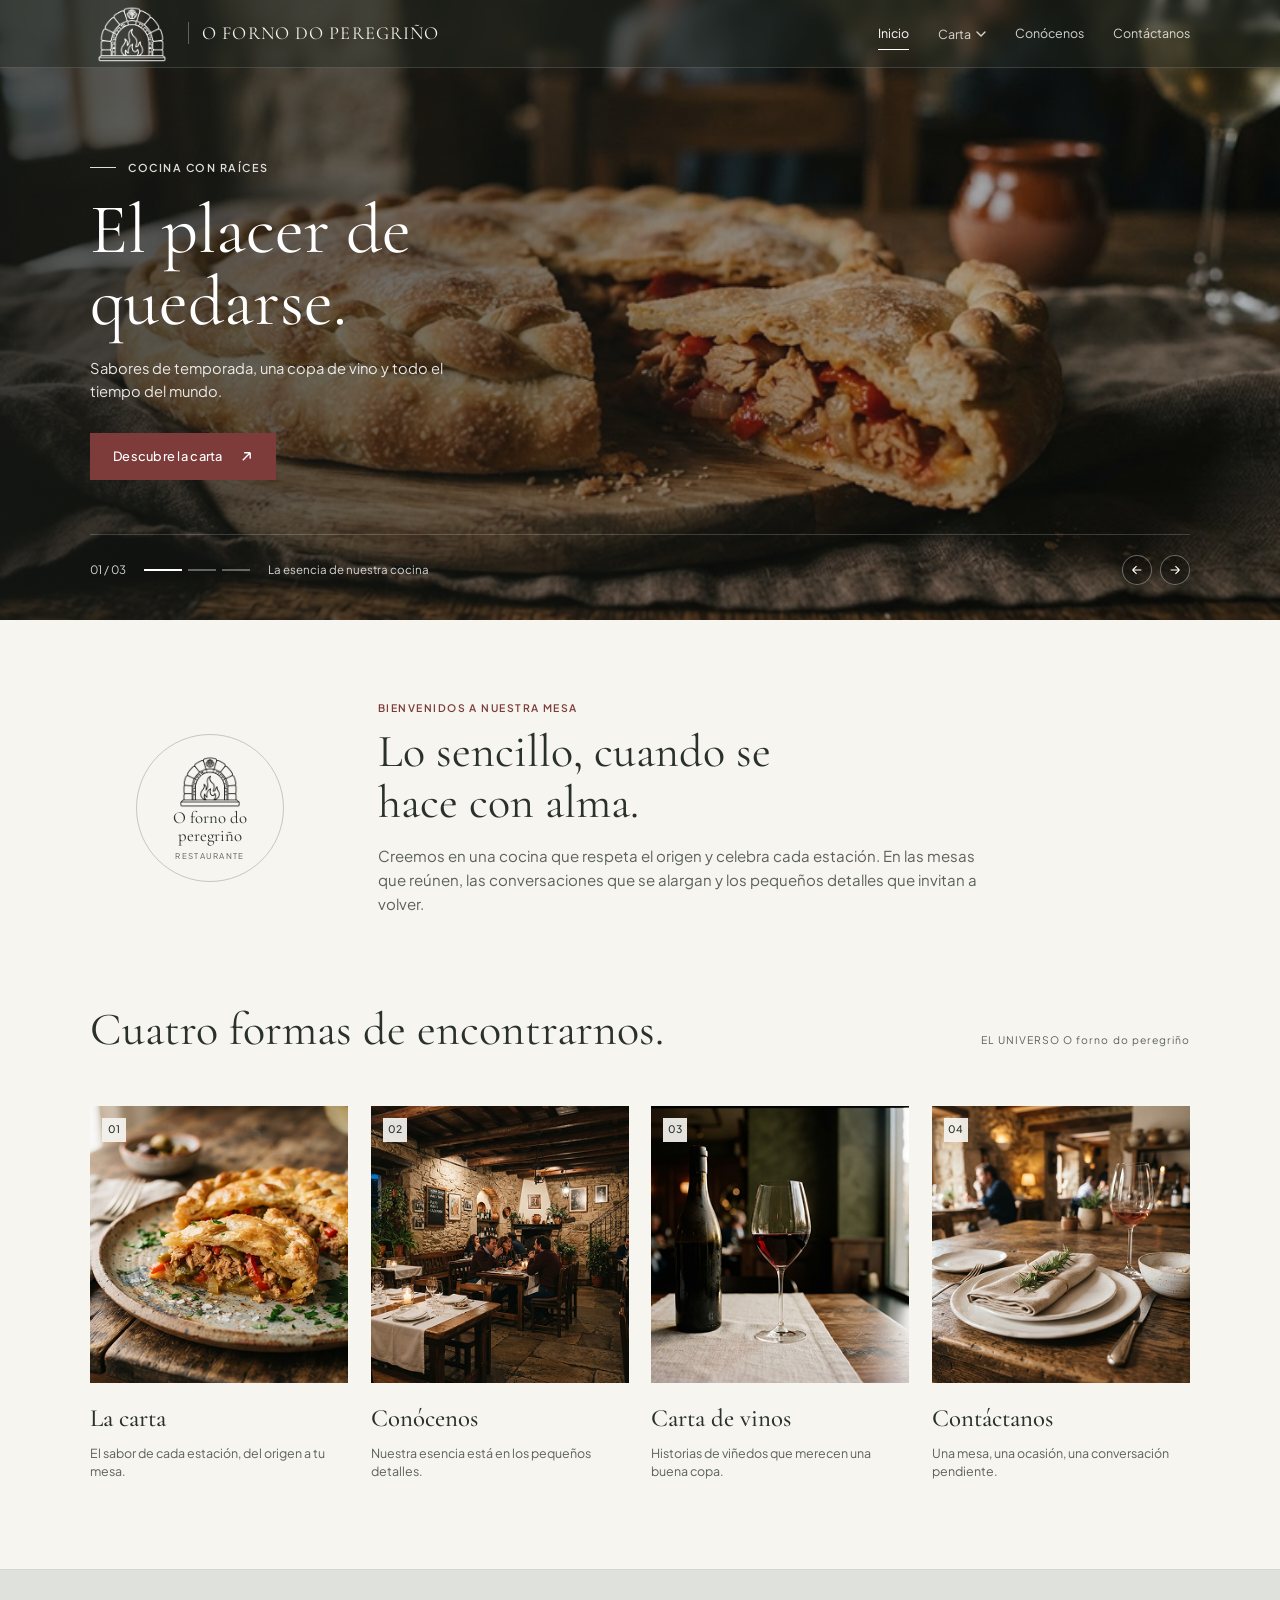
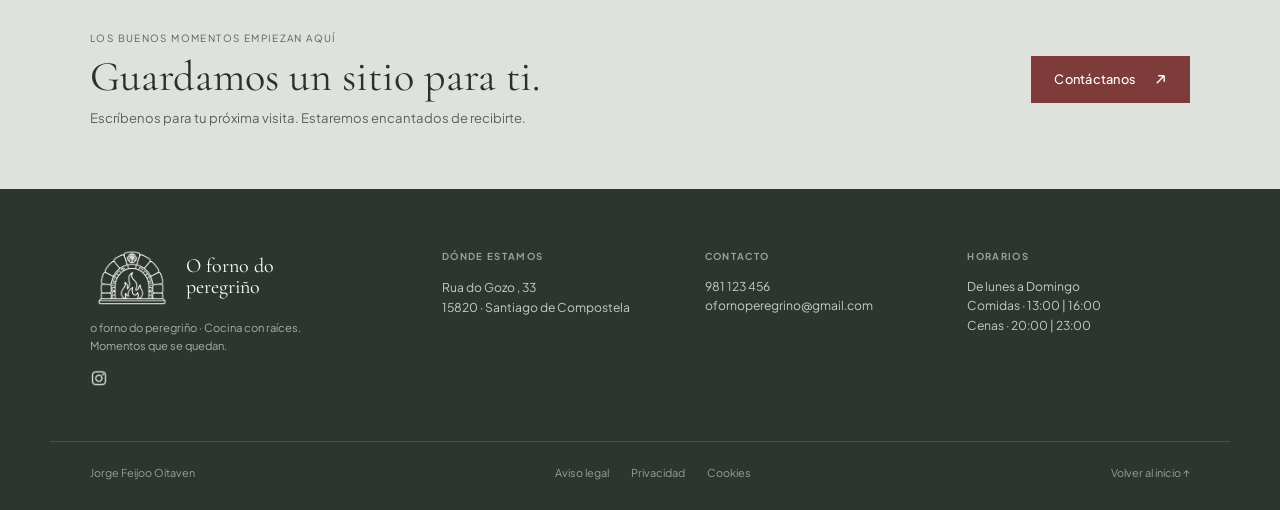
==== index.html @ 66a5f076 "pagina acabada" ====
<!DOCTYPE html>
<html lang="es">
<head>
  <meta charset="UTF-8">
  <meta name="viewport" content="width=device-width, initial-scale=1.0">
  <title>O forno do peregriño · Cocina con raíces en Santiago de Compostela</title>
  <link rel="preconnect" href="https://fonts.googleapis.com">
  <link rel="preconnect" href="https://fonts.gstatic.com" crossorigin>
  <link href="https://fonts.googleapis.com/css2?family=Cormorant+Garamond:ital,wght@0,400;0,500;0,600;1,400&family=Plus+Jakarta+Sans:wght@300;400;500;600&display=swap" rel="stylesheet">
  <link rel="stylesheet" href="styles/styles.css">
  <link rel="stylesheet" href="styles/inicio.css">

</head>
<body id="top">

  <!-- CABECERA -->
  <header class="site-header site-header--hero">
    <div class="container header-inner">
      <a href="index.html" class="brand" aria-label="O forno do peregriño - Inicio">
       <img src="/img/logo.png" alt="logo" width="84" height="68">
        <span class="brand-divider"></span>
        <span class="brand-name brand-name--uppercase">O FORNO DO PEREGRIÑO</span>
      </a>

      <button class="mobile-nav-toggle" aria-expanded="false" aria-controls="main-nav" aria-label="Abrir menú">
        <span></span><span></span><span></span>
      </button>

      <nav id="main-nav" class="main-nav" aria-label="Navegación principal">
        <ul class="nav-list">
          <li><a href="index.html" class="nav-link active">Inicio</a></li>
          <li class="nav-dropdown">
            <button class="nav-link dropdown-toggle" aria-expanded="false">
              Carta
              <svg width="10" height="6" viewBox="0 0 10 6" fill="none" aria-hidden="true">
                <path d="M1 1L5 5L9 1" stroke="currentColor" stroke-width="1.4" stroke-linecap="round" stroke-linejoin="round"/>
              </svg>
            </button>
            <ul class="dropdown-menu">
              <li><a href="carta.html">La carta</a></li>
              <li><a href="vinos.html">Carta de vinos</a></li>
            </ul>
          </li>
          <li><a href="conocenos.html" class="nav-link">Conócenos</a></li>
          <li><a href="contacto.html" class="nav-link">Contáctanos</a></li>
        </ul>
      </nav>
    </div>
  </header>

  <main>
    <!-- CARRUSEL PRINCIPAL (HERO) -->
    <section class="hero-carousel" aria-label="Presentación del restaurante">
      <div class="carousel-slides">
        <!-- Diapositiva 1 -->
        <div class="carousel-slide active" style="background-image: url('img/Empanada2.png');">
          <div class="carousel-overlay"></div>
        </div>
        <!-- Diapositiva 2 -->
        <div class="carousel-slide" style="background-image: url('img/EmpanadaCarrusel2Calidad.jpg');">
          <div class="carousel-overlay"></div>
        </div>
        <!-- Diapositiva 3 -->
        <div class="carousel-slide" style="background-image: url('img/EmpanadaCarrusel3Calidad.jpg');">
          <div class="carousel-overlay"></div>
        </div>
      </div>

      <div class="container hero-content-wrapper">
        <div class="hero-text-box">
          <p class="eyebrow eyebrow--light"><span class="eyebrow-line"></span>COCINA CON RAÍCES</p>
          <h1 class="hero-title">El placer de<br>quedarse.</h1>
          <p class="hero-subtitle">Sabores de temporada, una copa de vino y todo el tiempo del mundo.</p>
          <a href="carta.html" class="btn btn--primary">
            <span>Descubre la carta</span>
            <svg class="btn-arrow" width="13" height="13" viewBox="0 0 14 14" fill="none" aria-hidden="true">
              <path d="M3 11L11 3M11 3H4.5M11 3V9.5" stroke="currentColor" stroke-width="1.5"/>
            </svg>
          </a>
        </div>

        <div class="carousel-controls-bar">
          <div class="carousel-status">
            <span class="carousel-counter" id="carousel-counter">01 / 03</span>
            <div class="carousel-indicators" role="tablist" aria-label="Seleccionar imagen">
              <button class="indicator active" data-slide="0" aria-label="Diapositiva 1"></button>
              <button class="indicator" data-slide="1" aria-label="Diapositiva 2"></button>
              <button class="indicator" data-slide="2" aria-label="Diapositiva 3"></button>
            </div>
            <span class="carousel-caption" id="carousel-caption">La esencia de nuestra cocina</span>
          </div>
          <div class="carousel-arrows">
            <button class="carousel-arrow" id="prev-slide" aria-label="Imagen anterior">
              <svg width="14" height="14" viewBox="0 0 16 16" fill="none"><path d="M13 8H3M3 8L7.5 3.5M3 8L7.5 12.5" stroke="currentColor" stroke-width="1.3"/></svg>
            </button>
            <button class="carousel-arrow" id="next-slide" aria-label="Siguiente imagen">
              <svg width="14" height="14" viewBox="0 0 16 16" fill="none"><path d="M3 8H13M13 8L8.5 3.5M13 8L8.5 12.5" stroke="currentColor" stroke-width="1.3"/></svg>
            </button>
          </div>
        </div>
      </div>
    </section>

    <!-- BIENVENIDA -->
    <section class="section-welcome">
      <div class="container welcome-grid">
        <div class="welcome-seal-wrapper">
          <div class="welcome-seal">
                <img src="/img/logoNegro.png" alt="logo" width="84" height="68">

            <span class="seal-title">O forno do<br>peregriño</span>
            <span class="seal-sub">RESTAURANTE</span>
          </div>
        </div>
        <div class="welcome-text">
          <p class="section-tag">BIENVENIDOS A NUESTRA MESA</p>
          <h2 class="section-heading">Lo sencillo, cuando se<br>hace con alma.</h2>
          <p class="section-lead">Creemos en una cocina que respeta el origen y celebra cada estación. En las mesas que reúnen, las conversaciones que se alargan y los pequeños detalles que invitan a volver.</p>
        </div>
      </div>
    </section>

    <!-- CUATRO FORMAS DE ENCONTRARNOS -->
    <section class="section-discover">
      <div class="container">
        <div class="discover-header">
          <h2 class="section-heading">Cuatro formas de encontrarnos.</h2>
          <span class="discover-meta">EL UNIVERSO O forno do peregriño</span>
        </div>

        <div class="discover-grid">
          <a href="carta.html" class="discover-card">
            <div class="card-image-wrapper">
              <span class="card-badge">01</span>
              <img src="img/Empanada1.png" alt="Empanada artesana recién horneada servida en plato de cerámica" loading="lazy">
            </div>
            <h3 class="card-title">La carta</h3>
            <p class="card-desc">El sabor de cada estación, del origen a tu mesa.</p>
          </a>

          <a href="conocenos.html" class="discover-card">
            <div class="card-image-wrapper">
              <span class="card-badge">02</span>
              <img src="img/Ambiente.png" alt="Salón interior de piedra con clientes cenando en O forno do peregriño" loading="lazy">
            </div>
            <h3 class="card-title">Conócenos</h3>
            <p class="card-desc">Nuestra esencia está en los pequeños detalles.</p>
          </a>

          <a href="vinos.html" class="discover-card">
            <div class="card-image-wrapper">
              <span class="card-badge">03</span>
              <img src="img/Vinos.png" alt="Botella y copa de vino tinto sobre mesa de madera" loading="lazy">
            </div>
            <h3 class="card-title">Carta de vinos</h3>
            <p class="card-desc">Historias de viñedos que merecen una buena copa.</p>
          </a>

          <a href="contacto.html" class="discover-card">
            <div class="card-image-wrapper">
              <span class="card-badge">04</span>
              <img src="img/Detalles.png" alt="Mesa preparada con servilleta de lino y rama de romero" loading="lazy">
            </div>
            <h3 class="card-title">Contáctanos</h3>
            <p class="card-desc">Una mesa, una ocasión, una conversación pendiente.</p>
          </a>
        </div>
      </div>
    </section>

    <!-- BANNER CTA INFERIOR -->
    <section class="cta-banner">
      <div class="container cta-banner-inner">
        <div class="cta-banner-text">
          <p class="cta-eyebrow">LOS BUENOS MOMENTOS EMPIEZAN AQUÍ</p>
          <h2 class="cta-heading">Guardamos un sitio para ti.</h2>
          <p class="cta-sub">Escríbenos para tu próxima visita. Estaremos encantados de recibirte.</p>
        </div>
        <div class="cta-banner-action">
          <a href="contacto.html" class="btn btn--primary">
            <span>Contáctanos</span>
            <svg class="btn-arrow" width="13" height="13" viewBox="0 0 14 14" fill="none" aria-hidden="true">
              <path d="M3 11L11 3M11 3H4.5M11 3V9.5" stroke="currentColor" stroke-width="1.5"/>
            </svg>
          </a>
        </div>
      </div>
    </section>
  </main>

  <!-- PIE DE PÁGINA -->
  <footer class="site-footer">
    <div class="container footer-grid">
      <div class="footer-brand-col">
        <a href="index.html" class="footer-brand">
                <img src="/img/logo.png" alt="logo" width="84" height="68">

          <span>O forno do<br>peregriño</span>
        </a>
        <p class="footer-tagline">o forno do peregriño · Cocina con raíces.<br>Momentos que se quedan.</p>
        <a href="https://instagram.com" target="_blank" rel="noopener noreferrer" class="footer-social" aria-label="Instagram de O forno do peregriño">
                <img src="/img/logoInstagram.png" alt="logoInstagram" height="18px" width="18px">
        </a>
      </div>

      <div class="footer-col">
        <h3 class="footer-col-title">DÓNDE ESTAMOS</h3>
        <address class="footer-address">
          Rua do Gozo , 33<br>
          15820 · Santiago de Compostela
        </address>
      </div>

      <div class="footer-col">
        <h3 class="footer-col-title">CONTACTO</h3>
        <p><a href="tel:+34981123456" class="footer-link">981 123 456</a></p>
        <p><a href="mailto:ofornoperegrino@gmail.com" class="footer-link">ofornoperegrino@gmail.com</a></p>
      </div>

      <div class="footer-col">
        <h3 class="footer-col-title">HORARIOS</h3>
        <p>De lunes a Domingo</p>
        <p>Comidas · 13:00 | 16:00</p>
        <p>Cenas · 20:00 | 23:00</p>
      </div>
    </div>

    <div class="container footer-bottom">
      <p class="footer-author">Jorge Feijoo Oitaven</p>
      <ul class="footer-legal">
        <li><a href="#">Aviso legal</a></li>
        <li><a href="#">Privacidad</a></li>
        <li><a href="#">Cookies</a></li>
      </ul>
      <a href="#top" class="back-to-top">Volver al inicio ↑</a>
    </div>
  </footer>

  <script src="script.js"></script>
</body>
</html>
---- styles/styles.css ----
:root {
  --bg-ivory: #F6F5F0;
  --bg-sage: #DFE2DC;
  --bg-forest: #2D362E;
  --bg-forest-dark: #252D26;
  --text-main: #2A312B;
  --text-muted: #5C625B;
  --text-light: #F4F3EE;
  --accent-burgundy: #7D3C3A;
  --accent-burgundy-hover: #652E2C;
  --border-subtle: #DCDCD4;
  --border-dark: rgba(255, 255, 255, 0.14);

  --font-serif: 'Cormorant Garamond', Georgia, serif;
  --font-sans: 'Plus Jakarta Sans', -apple-system, BlinkMacSystemFont, sans-serif;
  --font-script: 'Caveat', cursive;

  --container-max: 1180px;
  --transition-smooth: 0.45s cubic-bezier(0.22, 1, 0.36, 1);
}

*, *::before, *::after {
  box-sizing: border-box;
  margin: 0;
  padding: 0;
}

html {
  scroll-behavior: smooth;
  font-size: 16px;
}

body {
  background-color: var(--bg-ivory);
  color: var(--text-main);
  font-family: var(--font-sans);
  font-weight: 400;
  line-height: 1.6;
  overflow-x: hidden;
  -webkit-font-smoothing: antialiased;
}

img {
  max-width: 100%;
  height: auto;
  display: block;
}

a {
  color: inherit;
  text-decoration: none;
  transition: color 0.25s ease, opacity 0.25s ease;
}

ul {
  list-style: none;
}

.container {
  width: 100%;
  max-width: var(--container-max);
  margin: 0 auto;
  padding: 0 2.5rem;
}


a:focus-visible,
button:focus-visible,
input:focus-visible,
select:focus-visible,
textarea:focus-visible {
  outline: 2px solid var(--accent-burgundy);
  outline-offset: 3px;
}

.eyebrow {
  display: inline-flex;
  align-items: center;
  gap: 0.75rem;
  font-size: 0.68rem;
  letter-spacing: 0.14em;
  text-transform: uppercase;
  color: var(--accent-burgundy);
  font-weight: 600;
  margin-bottom: 1.1rem;
}

.eyebrow-line {
  display: inline-block;
  width: 26px;
  height: 1px;
  background-color: currentColor;
}

.eyebrow--light {
  color: rgba(255, 255, 255, 0.85);
}

.section-tag {
  font-size: 0.65rem;
  letter-spacing: 0.14em;
  text-transform: uppercase;
  color: var(--accent-burgundy);
  font-weight: 600;
  margin-bottom: 0.6rem;
}

.section-tag--light {
  color: rgba(244, 243, 238, 0.68);
}

.section-heading {
  font-family: var(--font-serif);
  font-size: clamp(2.1rem, 3.6vw, 3.1rem);
  font-weight: 400;
  line-height: 1.1;
  color: var(--text-main);
  margin-bottom: 1rem;
}

.section-heading--light {
  color: var(--text-light);
}

.section-lead {
  font-size: 0.94rem;
  color: var(--text-muted);
  max-width: 600px;
}

.btn {
  display: inline-flex;
  align-items: center;
  justify-content: space-between;
  gap: 1.1rem;
  padding: 0.85rem 1.45rem;
  font-size: 0.8rem;
  font-weight: 500;
  letter-spacing: 0.02em;
  border: none;
  cursor: pointer;
  transition: background-color 0.25s ease, transform 0.25s ease;
}

.btn--primary {
  background-color: var(--accent-burgundy);
  color: #FFFFFF;
}

.btn--primary:hover,
.btn--primary:focus-visible {
  background-color: var(--accent-burgundy-hover);
  transform: translateY(-1px);
}

.btn-arrow {
  transition: transform 0.25s ease;
}

.btn:hover .btn-arrow {
  transform: translate(2px, -2px);
}

/* Efecto hover*/
.interactive-img {
  overflow: hidden;
  cursor: pointer;
}

.interactive-img img {
  width: 100%;
  height: 100%;
  object-fit: cover;
  transition: transform var(--transition-smooth);
}

.interactive-img:hover img {
  transform: scale(1.045) translateY(-2px);
}

/* HEADER */
.site-header {
  background-color: var(--bg-forest);
  color: var(--text-light);
  height: 68px;
  display: flex;
  align-items: center;
  position: sticky;
  top: 0;
  z-index: 100;
  border-bottom: 1px solid var(--border-dark);
}

.site-header--hero {
  position: absolute;
  top: 0;
  left: 0;
  width: 100%;
  background-color: rgba(34, 41, 35, 0.45);
  backdrop-filter: blur(4px);
}

.header-inner {
  display: flex;
  align-items: center;
  justify-content: space-between;
}

.brand {
  display: inline-flex;
  align-items: center;
  gap: 0.85rem;
  color: var(--text-light);
}

.brand-icon {
  width: 38px;
  height: 31px;
}

.brand-divider {
  width: 1px;
  height: 22px;
  background-color: rgba(255, 255, 255, 0.3);
}

.brand-name {
  font-family: var(--font-serif);
  font-size: 1.3rem;
  font-weight: 400;
  letter-spacing: 0.02em;
}

.brand-name--uppercase {
  text-transform: uppercase;
  letter-spacing: 0.06em;
  font-size: 1.15rem;
}

.nav-list {
  display: flex;
  align-items: center;
  gap: 1.8rem;
}

.nav-link {
  font-size: 0.78rem;
  color: rgba(244, 243, 238, 0.85);
  background: none;
  border: none;
  cursor: pointer;
  font-family: inherit;
  display: inline-flex;
  align-items: center;
  gap: 0.35rem;
  padding: 0.25rem 0;
  position: relative;
}

.nav-link:hover,
.nav-link.active {
  color: #FFFFFF;
}

.nav-link.active::after {
  content: '';
  position: absolute;
  bottom: -2px;
  left: 0;
  width: 100%;
  height: 1px;
  background-color: #FFFFFF;
}

.nav-dropdown {
  position: relative;
}

.dropdown-menu {
  position: absolute;
  top: calc(100% + 12px);
  left: 0;
  background-color: var(--bg-forest);
  border: 1px solid var(--border-dark);
  min-width: 165px;
  padding: 0.5rem 0;
  opacity: 0;
  visibility: hidden;
  transform: translateY(6px);
  transition: all 0.22s ease;
  box-shadow: 0 12px 28px rgba(0, 0, 0, 0.25);
}

.nav-dropdown:hover .dropdown-menu,
.nav-dropdown.open .dropdown-menu {
  opacity: 1;
  visibility: visible;
  transform: translateY(0);
}

.dropdown-menu a {
  display: block;
  padding: 0.55rem 1.1rem;
  font-size: 0.76rem;
  color: rgba(244, 243, 238, 0.85);
}

.dropdown-menu a:hover,
.dropdown-menu a.active {
  background-color: rgba(255, 255, 255, 0.08);
  color: #FFFFFF;
}

.mobile-nav-toggle {
  display: none;
  background: none;
  border: none;
  cursor: pointer;
  flex-direction: column;
  gap: 5px;
  padding: 4px;
}

.mobile-nav-toggle span {
  display: block;
  width: 22px;
  height: 1.5px;
  background-color: var(--text-light);
}

.split-hero {
  border-bottom: 1px solid var(--border-subtle);
}

.split-hero-grid {
  display: grid;
  grid-template-columns: 45% 55%;
  min-height: 410px;
}

.split-hero-text {
  padding: 4.5rem 3.5rem 4rem max(2.5rem, calc((100vw - var(--container-max)) / 2 + 2.5rem));
  display: flex;
  flex-direction: column;
  justify-content: center;
}

.split-hero-title {
  font-family: var(--font-serif);
  font-size: clamp(2.6rem, 4.5vw, 4rem);
  font-weight: 400;
  line-height: 1.03;
  margin-bottom: 1.25rem;
}

.split-hero-desc {
  font-size: 0.88rem;
  color: var(--text-muted);
  max-width: 390px;
}

.split-hero-media {
  display: flex;
  flex-direction: column;
  background-color: var(--bg-sage);
}

.split-hero-media img {
  width: 100%;
  height: 360px;
  object-fit: cover;
  flex-grow: 1;
}

.split-hero-caption {
  padding: 0.65rem 1.25rem;
  font-size: 0.68rem;
  color: var(--text-muted);
  background-color: var(--bg-sage);
}

/*FOOTER */
.cta-banner {
  background-color: var(--bg-sage);
  padding: 3.8rem 0;
  border-top: 1px solid rgba(0, 0, 0, 0.05);
}

.cta-banner-inner {
  display: flex;
  align-items: center;
  justify-content: space-between;
  gap: 2rem;
  flex-wrap: wrap;
}

.cta-eyebrow {
  font-size: 0.62rem;
  letter-spacing: 0.14em;
  text-transform: uppercase;
  color: var(--text-muted);
  margin-bottom: 0.45rem;
}

.cta-heading {
  font-family: var(--font-serif);
  font-size: clamp(2rem, 3.3vw, 2.85rem);
  font-weight: 400;
  line-height: 1.1;
  margin-bottom: 0.4rem;
}

.cta-sub {
  font-size: 0.82rem;
  color: var(--text-muted);
}

.site-footer {
  background-color: var(--bg-forest);
  color: rgba(244, 243, 238, 0.78);
  padding: 3.8rem 0 1.8rem;
  font-size: 0.76rem;
}

.footer-grid {
  display: grid;
  grid-template-columns: 1.4fr 1fr 1fr 1fr;
  gap: 2.5rem;
  padding-bottom: 3rem;
  border-bottom: 1px solid var(--border-dark);
}

.footer-brand {
  display: inline-flex;
  align-items: center;
  gap: 0.75rem;
  color: #FFFFFF;
  font-family: var(--font-serif);
  font-size: 1.25rem;
  line-height: 1.05;
  margin-bottom: 0.85rem;
}

.footer-tagline {
  font-size: 0.7rem;
  color: rgba(244, 243, 238, 0.62);
  margin-bottom: 0.9rem;
}

.footer-social {
  display: inline-flex;
  color: rgba(244, 243, 238, 0.75);
}

.footer-col-title {
  font-size: 0.6rem;
  letter-spacing: 0.14em;
  color: rgba(244, 243, 238, 0.55);
  margin-bottom: 0.75rem;
}

.footer-address {
  font-style: normal;
  line-height: 1.7;
}

.footer-link:hover {
  color: #FFFFFF;
}

.footer-bottom {
  padding-top: 1.4rem;
  display: flex;
  align-items: center;
  justify-content: space-between;
  font-size: 0.68rem;
  color: rgba(244, 243, 238, 0.55);
  flex-wrap: wrap;
  gap: 1rem;
}

.footer-legal {
  display: flex;
  gap: 1.4rem;
}

.footer-legal a:hover,
.back-to-top:hover {
  color: #FFFFFF;
}


  
@media (prefers-reduced-motion: reduce) {
  *, *::before, *::after {
    animation-duration: 0.01ms !important;
    transition-duration: 0.01ms !important;
    scroll-behavior: auto !important;
  }
}

@media (max-width: 992px) {
  .split-hero-grid {
    grid-template-columns: 1fr;
    gap: 2.5rem;
  }
  .split-hero-text {
    padding: 3.5rem 2.5rem;
  }
  .footer-grid {
    grid-template-columns: repeat(2, 1fr);
  }
}

@media (max-width: 720px) {
  .container {
    padding: 0 1.4rem;
  }
  .mobile-nav-toggle {
    display: flex;
  }
  .main-nav {
    position: absolute;
    top: 68px;
    left: 0;
    width: 100%;
    background-color: var(--bg-forest-dark);
    padding: 1.5rem;
    display: none;
    border-bottom: 1px solid var(--border-dark);
  }
  .main-nav.open {
    display: block;
  }
  .nav-list {
    flex-direction: column;
    align-items: flex-start;
    gap: 1rem;
  }
  .dropdown-menu {
    position: static;
    opacity: 1;
    visibility: visible;
    transform: none;
    box-shadow: none;
    border: none;
    padding-left: 1rem;
  }
  .footer-grid {
    grid-template-columns: 1fr;
  }
  
}
---- styles/inicio.css ----
.hero-carousel {
  position: relative;
  height: 620px;
  min-height: 520px;
  color: #FFFFFF;
  overflow: hidden;
  background-color: #1D221D;
}

.carousel-slides {
  position: absolute;
  inset: 0;
}

.carousel-slide {
  position: absolute;
  inset: 0;
  background-size: cover;
  background-position: center;
  opacity: 0;
  transform: scale(1.03);
  transition: opacity 1s ease, transform 4s ease;
}

.carousel-slide.active {
  opacity: 1;
  transform: scale(1);
}

.carousel-overlay {
  position: absolute;
  inset: 0;
  background: linear-gradient(
    90deg,
    rgba(22, 24, 21, 0.76) 0%,
    rgba(22, 24, 21, 0.45) 50%,
    rgba(22, 24, 21, 0.25) 100%
  );
}

.hero-content-wrapper {
  position: relative;
  z-index: 2;
  height: 100%;
  display: flex;
  flex-direction: column;
  justify-content: flex-end;
  padding-top: 6rem;
  padding-bottom: 2.2rem;
}

.hero-text-box {
  max-width: 520px;
  margin-bottom: auto;
  margin-top: auto;
}

.hero-title {
  font-family: var(--font-serif);
  font-size: clamp(3rem, 5.5vw, 4.5rem);
  font-weight: 400;
  line-height: 1.02;
  margin-bottom: 1.2rem;
}

.hero-subtitle {
  font-size: 0.92rem;
  color: rgba(255, 255, 255, 0.88);
  margin-bottom: 1.8rem;
  max-width: 390px;
}

.carousel-controls-bar {
  display: flex;
  align-items: center;
  justify-content: space-between;
  padding-top: 1.25rem;
  border-top: 1px solid rgba(255, 255, 255, 0.18);
  font-size: 0.72rem;
  color: rgba(255, 255, 255, 0.82);
}

.carousel-status {
  display: flex;
  align-items: center;
  gap: 1.1rem;
}

.carousel-indicators {
  display: flex;
  align-items: center;
  gap: 0.4rem;
}

.indicator {
  width: 28px;
  height: 2px;
  background-color: rgba(255, 255, 255, 0.35);
  border: none;
  cursor: pointer;
  transition: background-color 0.3s ease, width 0.3s ease;
}

.indicator.active {
  background-color: #FFFFFF;
  width: 38px;
}

.carousel-arrows {
  display: flex;
  gap: 0.5rem;
}

.carousel-arrow {
  width: 30px;
  height: 30px;
  border-radius: 50%;
  border: 1px solid rgba(255, 255, 255, 0.35);
  background: rgba(0, 0, 0, 0.25);
  color: #FFFFFF;
  display: inline-flex;
  align-items: center;
  justify-content: center;
  cursor: pointer;
  transition: background-color 0.25s ease, border-color 0.25s ease;
}

.carousel-arrow:hover {
  background-color: var(--accent-burgundy);
  border-color: var(--accent-burgundy);
}

/*SECTIONS*/
.section-welcome {
  padding: 5rem 0 3.5rem;
}

.welcome-grid {
  display: grid;
  grid-template-columns: 240px 1fr;
  align-items: center;
  gap: 3rem;
}

.welcome-seal {
  width: 148px;
  height: 148px;
  border-radius: 50%;
  border: 1px solid #C5C7C0;
  display: flex;
  flex-direction: column;
  align-items: center;
  justify-content: center;
  text-align: center;
  margin: 0 auto;
  padding: 1rem;
  color: var(--text-main);
}

.seal-icon {
  width: 36px;
  height: 30px;
  margin-bottom: 0.3rem;
}

.seal-title {
  font-family: var(--font-serif);
  font-size: 1.05rem;
  line-height: 1.05;
  margin-bottom: 0.3rem;
}

.seal-sub {
  font-size: 0.5rem;
  letter-spacing: 0.16em;
  color: var(--text-muted);
}

.section-discover {
  padding: 2rem 0 5.5rem;
}

.discover-header {
  display: flex;
  align-items: baseline;
  justify-content: space-between;
  margin-bottom: 2.2rem;
  flex-wrap: wrap;
  gap: 1rem;
}

.discover-meta {
  font-size: 0.65rem;
  letter-spacing: 0.1em;
  color: var(--text-muted);
}

.discover-grid {
  display: grid;
  grid-template-columns: repeat(4, 1fr);
  gap: 1.4rem;
}

.discover-card {
  display: block;
  cursor: pointer;
}

.card-image-wrapper {
  position: relative;
  aspect-ratio: 4 / 4.3;
  overflow: hidden;
  background-color: #E5E4DF;
  margin-bottom: 1rem;
}

.card-image-wrapper img {
  width: 100%;
  height: 100%;
  object-fit: cover;
  transition: transform var(--transition-smooth);
}

.discover-card:hover .card-image-wrapper img {
  transform: scale(1.045) translateY(-2px);
}

.card-badge {
  position: absolute;
  top: 0.75rem;
  left: 0.75rem;
  z-index: 2;
  background-color: rgba(246, 245, 240, 0.92);
  color: var(--text-main);
  font-size: 0.65rem;
  font-weight: 500;
  width: 24px;
  height: 24px;
  display: inline-flex;
  align-items: center;
  justify-content: center;
}

.card-title {
  font-family: var(--font-serif);
  font-size: 1.55rem;
  font-weight: 500;
  margin-bottom: 0.3rem;
  transition: color 0.25s ease;
}

.discover-card:hover .card-title {
  color: var(--accent-burgundy);
}

.card-desc {
  font-size: 0.78rem;
  color: var(--text-muted);
  line-height: 1.5;
}


@media (max-width: 992px) {
  .discover-grid {
    grid-template-columns: repeat(2, 1fr);
  }
}

@media (max-width: 720px) {
  .welcome-grid {
    grid-template-columns: 1fr;
    text-align: center;
  }
  .discover-grid {
    grid-template-columns: 1fr;
  }
  .carousel-caption {
    display: none;
  }
  
}
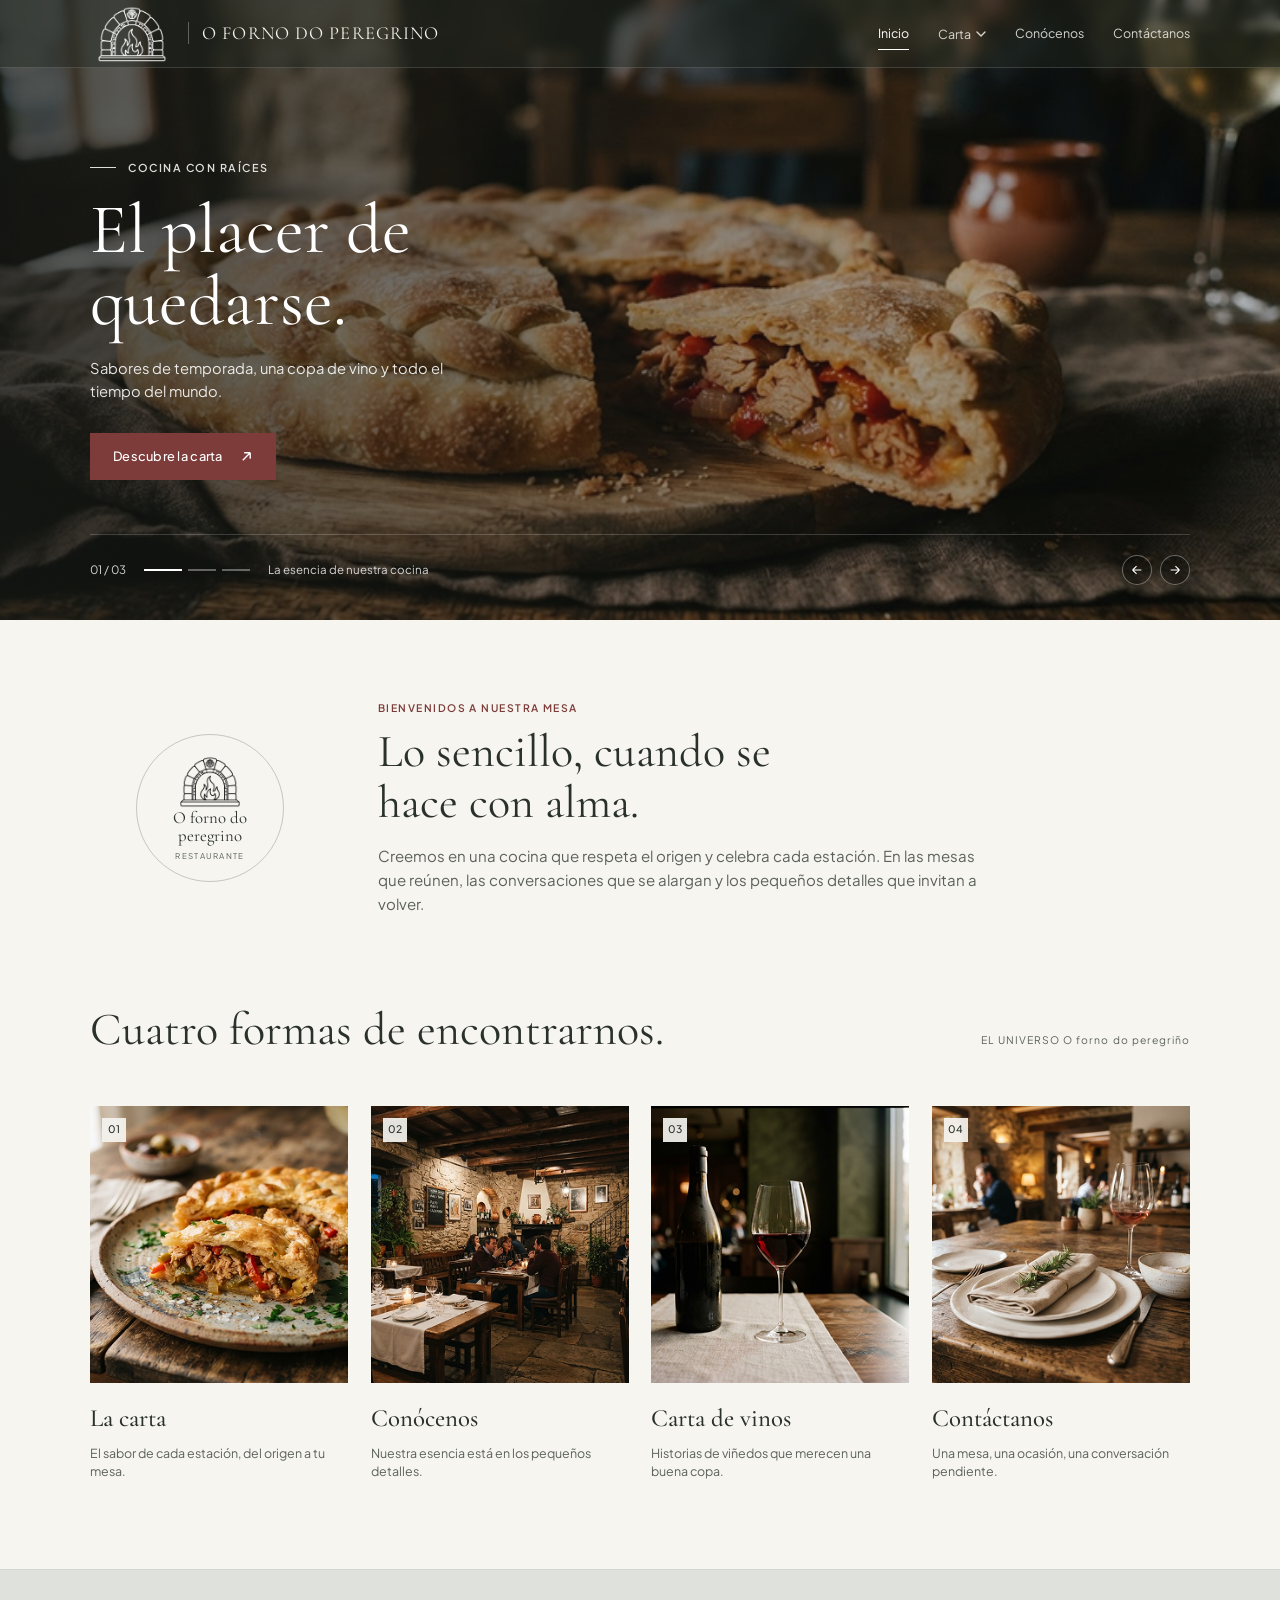
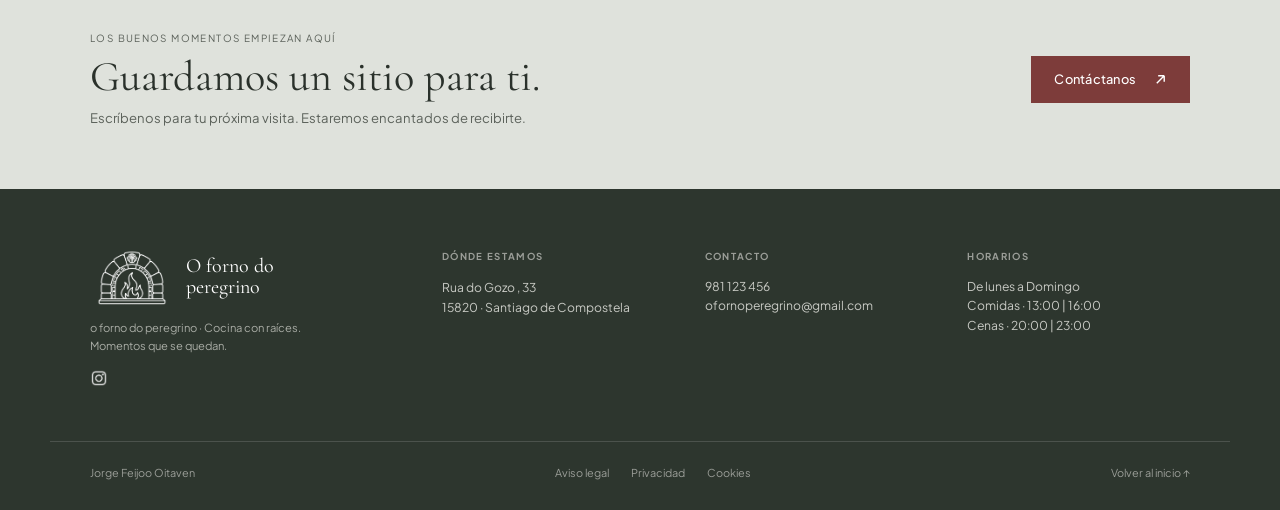
==== commit a864d569: "cambio nombres" ====
--- a/index.html
+++ b/index.html
@@ -3,7 +3,7 @@
 <head>
   <meta charset="UTF-8">
   <meta name="viewport" content="width=device-width, initial-scale=1.0">
-  <title>O forno do peregriño · Cocina con raíces en Santiago de Compostela</title>
+  <title>O forno do peregrino · Cocina con raíces en Santiago de Compostela</title>
   <link rel="preconnect" href="https://fonts.googleapis.com">
   <link rel="preconnect" href="https://fonts.gstatic.com" crossorigin>
   <link href="https://fonts.googleapis.com/css2?family=Cormorant+Garamond:ital,wght@0,400;0,500;0,600;1,400&family=Plus+Jakarta+Sans:wght@300;400;500;600&display=swap" rel="stylesheet">
@@ -16,10 +16,10 @@
   <!-- CABECERA -->
   <header class="site-header site-header--hero">
     <div class="container header-inner">
-      <a href="index.html" class="brand" aria-label="O forno do peregriño - Inicio">
+      <a href="index.html" class="brand" aria-label="O forno do peregrino - Inicio">
        <img src="/img/logo.png" alt="logo" width="84" height="68">
         <span class="brand-divider"></span>
-        <span class="brand-name brand-name--uppercase">O FORNO DO PEREGRIÑO</span>
+        <span class="brand-name brand-name--uppercase">O FORNO DO PEREGRInO</span>
       </a>
 
       <button class="mobile-nav-toggle" aria-expanded="false" aria-controls="main-nav" aria-label="Abrir menú">
@@ -108,7 +108,7 @@
           <div class="welcome-seal">
                 <img src="/img/logoNegro.png" alt="logo" width="84" height="68">
 
-            <span class="seal-title">O forno do<br>peregriño</span>
+            <span class="seal-title">O forno do<br>peregrino</span>
             <span class="seal-sub">RESTAURANTE</span>
           </div>
         </div>
@@ -141,7 +141,7 @@
           <a href="conocenos.html" class="discover-card">
             <div class="card-image-wrapper">
               <span class="card-badge">02</span>
-              <img src="img/Ambiente.png" alt="Salón interior de piedra con clientes cenando en O forno do peregriño" loading="lazy">
+              <img src="img/Ambiente.png" alt="Salón interior de piedra con clientes cenando en O forno do peregrino" loading="lazy">
             </div>
             <h3 class="card-title">Conócenos</h3>
             <p class="card-desc">Nuestra esencia está en los pequeños detalles.</p>
@@ -195,10 +195,10 @@
         <a href="index.html" class="footer-brand">
                 <img src="/img/logo.png" alt="logo" width="84" height="68">
 
-          <span>O forno do<br>peregriño</span>
+          <span>O forno do<br>peregrino</span>
         </a>
-        <p class="footer-tagline">o forno do peregriño · Cocina con raíces.<br>Momentos que se quedan.</p>
-        <a href="https://instagram.com" target="_blank" rel="noopener noreferrer" class="footer-social" aria-label="Instagram de O forno do peregriño">
+        <p class="footer-tagline">o forno do peregrino · Cocina con raíces.<br>Momentos que se quedan.</p>
+        <a href="https://instagram.com" target="_blank" rel="noopener noreferrer" class="footer-social" aria-label="Instagram de O forno do peregrino">
                 <img src="/img/logoInstagram.png" alt="logoInstagram" height="18px" width="18px">
         </a>
       </div>
